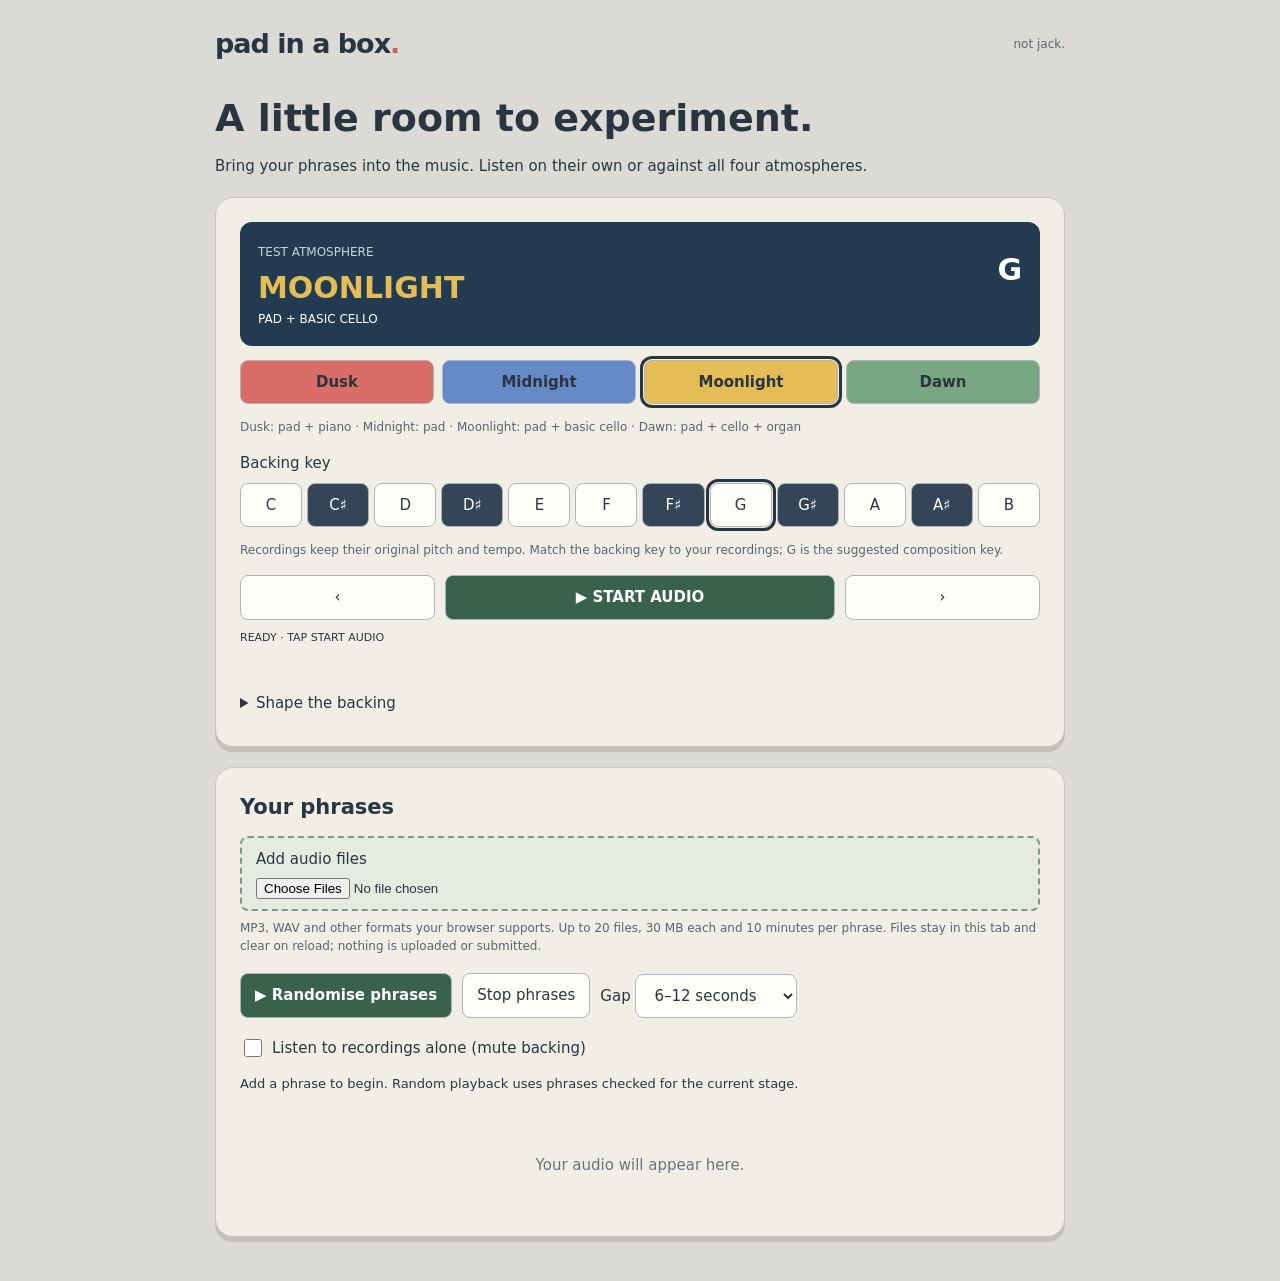
==== collab/index.html @ 196931da "Add collaborator audio audition workspace with four backing stages" ====
<!doctype html><html lang="en"><head><meta charset="utf-8"><meta name="viewport" content="width=device-width,initial-scale=1"><base href="../"><title>Collaborators · Pad in a Box</title><link rel="stylesheet" href="collab/collab.css?v=1"></head><body><main><header><a href="./">pad in a box<span>.</span></a><small>not jack.</small></header><h1>A little room to experiment.</h1><p>Bring your phrases into the music. Listen on their own or against all four atmospheres.</p><section class="panel"><div id="display"><small>TEST ATMOSPHERE</small><h2 id="stageTitle"></h2><p id="stageDesc"></p><b id="rootText"></b></div><div id="stagebar" class="stages"><button class="stage" data-id="0">Dusk</button><button class="stage" data-id="1">Midnight</button><button class="stage" data-id="2">Moonlight</button><button class="stage" data-id="3">Dawn</button></div><p class="muted">Dusk: pad + piano · Midnight: pad · Moonlight: pad + basic cello · Dawn: pad + cello + organ</p><label>Backing key</label><div id="keyboard"></div><p class="muted">Recordings keep their original pitch and tempo. Match the backing key to your recordings; G is the suggested composition key.</p><div class="transport"><button id="left" aria-label="Previous atmosphere">‹</button><button id="play">▶ START AUDIO</button><button id="right" aria-label="Next atmosphere">›</button></div><div class="status"><div id="status"></div><div id="pending"></div><div id="alert" role="alert"></div></div><details><summary>Shape the backing</summary><div id="controls"></div></details><span id="celloPhrase" hidden></span></section>
<section class="panel"><h2>Your phrases</h2><label class="upload">Add audio files<input id="files" type="file" accept="audio/*,.mp3,.wav,.m4a,.aac,.ogg,.flac" multiple></label><p class="muted">MP3, WAV and other formats your browser supports. Up to 20 files, 30 MB each and 10 minutes per phrase. Files stay in this tab and clear on reload; nothing is uploaded or submitted.</p><div class="actions"><button id="random">▶ Randomise phrases</button><button id="stopPhrases">Stop phrases</button><label>Gap <select id="gap"><option value="2">2–5 seconds</option><option value="6" selected>6–12 seconds</option><option value="12">12–24 seconds</option></select></label></div><label class="check"><input id="alone" type="checkbox"> Listen to recordings alone (mute backing)</label><p id="phraseStatus" role="status" aria-live="polite">Add a phrase to begin. Random playback uses phrases checked for the current stage.</p><div id="phrases"><p class="empty">Your audio will appear here.</p></div></section></main><script src="mix-core.js?v=1.9"></script><script>PadMix.recipe=PadMix.clone(PadMix.defaults);PadMix.recipe.globals.root=7;PadMix.save=()=>true;</script><script src="app.js?v=2.0"></script><script src="collab/collab.js?v=1"></script></body></html>
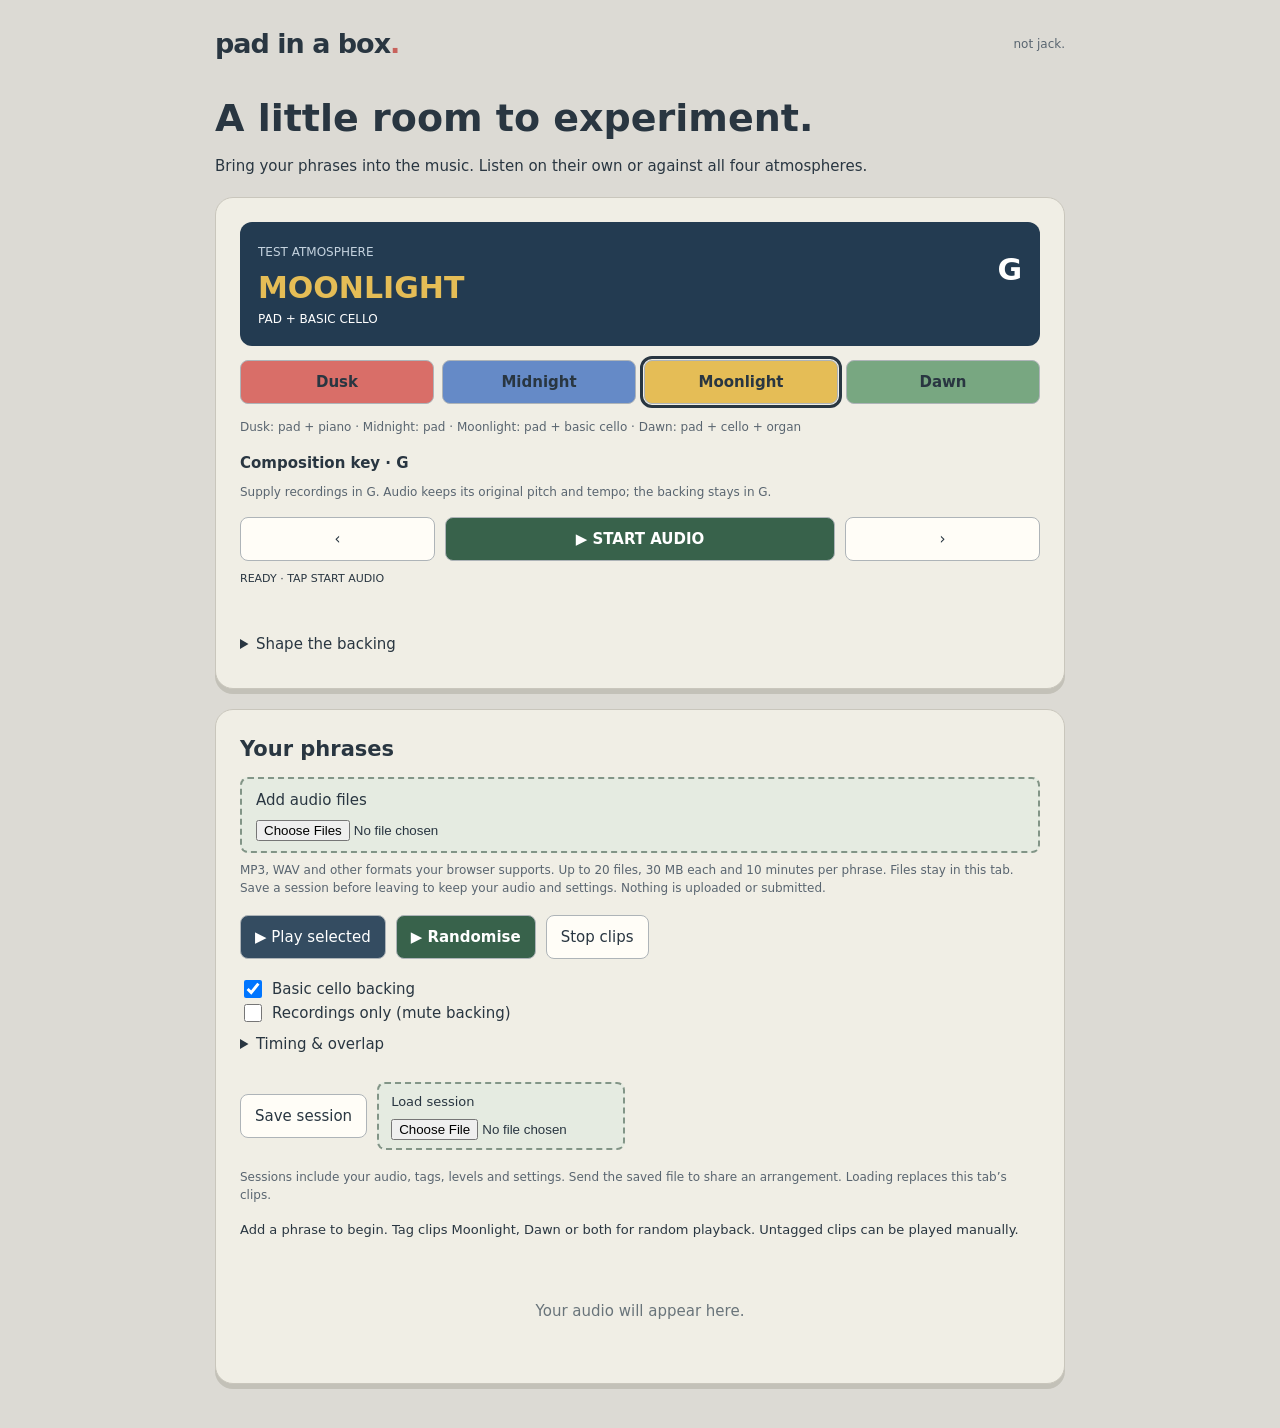
==== commit 2857af7a: "Add overlapping collaborator arrangements, stage tags and portable audio sessions" ====
--- a/collab/index.html
+++ b/collab/index.html
@@ -1,2 +1,3 @@
-<!doctype html><html lang="en"><head><meta charset="utf-8"><meta name="viewport" content="width=device-width,initial-scale=1"><base href="../"><title>Collaborators · Pad in a Box</title><link rel="stylesheet" href="collab/collab.css?v=1"></head><body><main><header><a href="./">pad in a box<span>.</span></a><small>not jack.</small></header><h1>A little room to experiment.</h1><p>Bring your phrases into the music. Listen on their own or against all four atmospheres.</p><section class="panel"><div id="display"><small>TEST ATMOSPHERE</small><h2 id="stageTitle"></h2><p id="stageDesc"></p><b id="rootText"></b></div><div id="stagebar" class="stages"><button class="stage" data-id="0">Dusk</button><button class="stage" data-id="1">Midnight</button><button class="stage" data-id="2">Moonlight</button><button class="stage" data-id="3">Dawn</button></div><p class="muted">Dusk: pad + piano · Midnight: pad · Moonlight: pad + basic cello · Dawn: pad + cello + organ</p><label>Backing key</label><div id="keyboard"></div><p class="muted">Recordings keep their original pitch and tempo. Match the backing key to your recordings; G is the suggested composition key.</p><div class="transport"><button id="left" aria-label="Previous atmosphere">‹</button><button id="play">▶ START AUDIO</button><button id="right" aria-label="Next atmosphere">›</button></div><div class="status"><div id="status"></div><div id="pending"></div><div id="alert" role="alert"></div></div><details><summary>Shape the backing</summary><div id="controls"></div></details><span id="celloPhrase" hidden></span></section>
-<section class="panel"><h2>Your phrases</h2><label class="upload">Add audio files<input id="files" type="file" accept="audio/*,.mp3,.wav,.m4a,.aac,.ogg,.flac" multiple></label><p class="muted">MP3, WAV and other formats your browser supports. Up to 20 files, 30 MB each and 10 minutes per phrase. Files stay in this tab and clear on reload; nothing is uploaded or submitted.</p><div class="actions"><button id="random">▶ Randomise phrases</button><button id="stopPhrases">Stop phrases</button><label>Gap <select id="gap"><option value="2">2–5 seconds</option><option value="6" selected>6–12 seconds</option><option value="12">12–24 seconds</option></select></label></div><label class="check"><input id="alone" type="checkbox"> Listen to recordings alone (mute backing)</label><p id="phraseStatus" role="status" aria-live="polite">Add a phrase to begin. Random playback uses phrases checked for the current stage.</p><div id="phrases"><p class="empty">Your audio will appear here.</p></div></section></main><script src="mix-core.js?v=1.9"></script><script>PadMix.recipe=PadMix.clone(PadMix.defaults);PadMix.recipe.globals.root=7;PadMix.save=()=>true;</script><script src="app.js?v=2.0"></script><script src="collab/collab.js?v=1"></script></body></html>
+<!doctype html><html lang="en"><head><meta charset="utf-8"><meta name="viewport" content="width=device-width,initial-scale=1"><base href="../"><title>Collaborators · Pad in a Box</title><link rel="stylesheet" href="collab/collab.css?v=2"></head><body><main><header><a href="./">pad in a box<span>.</span></a><small>not jack.</small></header><h1>A little room to experiment.</h1><p>Bring your phrases into the music. Listen on their own or against all four atmospheres.</p><section class="panel"><div id="display"><small>TEST ATMOSPHERE</small><h2 id="stageTitle"></h2><p id="stageDesc"></p><b id="rootText"></b></div><div id="stagebar" class="stages"><button class="stage" data-id="0">Dusk</button><button class="stage" data-id="1">Midnight</button><button class="stage" data-id="2">Moonlight</button><button class="stage" data-id="3">Dawn</button></div><p class="muted">Dusk: pad + piano · Midnight: pad · Moonlight: pad + basic cello · Dawn: pad + cello + organ</p><b>Composition key · G</b><div id="keyboard" hidden></div><p class="muted">Supply recordings in G. Audio keeps its original pitch and tempo; the backing stays in G.</p><div class="transport"><button id="left" aria-label="Previous atmosphere">‹</button><button id="play">▶ START AUDIO</button><button id="right" aria-label="Next atmosphere">›</button></div><div class="status"><div id="status"></div><div id="pending"></div><div id="alert" role="alert"></div></div><details><summary>Shape the backing</summary><div id="controls"></div></details><span id="celloPhrase" hidden></span></section>
+<section class="panel"><h2>Your phrases</h2><label class="upload">Add audio files<input id="files" type="file" accept="audio/*,.mp3,.wav,.m4a,.aac,.ogg,.flac" multiple></label><p class="muted">MP3, WAV and other formats your browser supports. Up to 20 files, 30 MB each and 10 minutes per phrase. Files stay in this tab. Save a session before leaving to keep your audio and settings. Nothing is uploaded or submitted.</p><div class="actions"><button id="selected">▶ Play selected</button><button id="random">▶ Randomise</button><button id="stopPhrases">Stop clips</button></div><label class="check"><input id="cello" type="checkbox" checked> Basic cello backing</label><label class="check"><input id="alone" type="checkbox"> Recordings only (mute backing)</label><details><summary>Timing &amp; overlap</summary><label>Maximum simultaneous clips <select id="limit"><option>1</option><option>2</option><option selected>3</option><option>4</option><option>5</option></select></label><label> Space <select id="gap"><option value="2">Busy</option><option value="6" selected>Balanced</option><option value="12">Sparse</option></select></label><p class="muted">Each clip has its own cycle. Textures return sooner; phrases leave longer pauses. Entrances are staggered. A clip never overlaps itself. Selected playback starts the chosen group together, regardless of stage tags or the random overlap limit.</p></details><div class="actions"><button id="save">Save session</button><label class="upload">Load session<input id="load" type="file" accept=".json,application/json"></label></div><p class="muted">Sessions include your audio, tags, levels and settings. Send the saved file to share an arrangement. Loading replaces this tab’s clips.</p><p id="phraseStatus" role="status" aria-live="polite">Add a phrase to begin. Tag clips Moonlight, Dawn or both for random playback. Untagged clips can be played manually.</p><div id="phrases"><p class="empty">Your audio will appear here.</p></div></section></main><script src="mix-core.js?v=1.9"></script><script>PadMix.recipe=PadMix.clone(PadMix.defaults);PadMix.recipe.globals.root=7;PadMix.save=()=>true;</script><script src="app.js?v=2.0"></script><script src="collab/collab.js?v=2"></script></body></html>
+
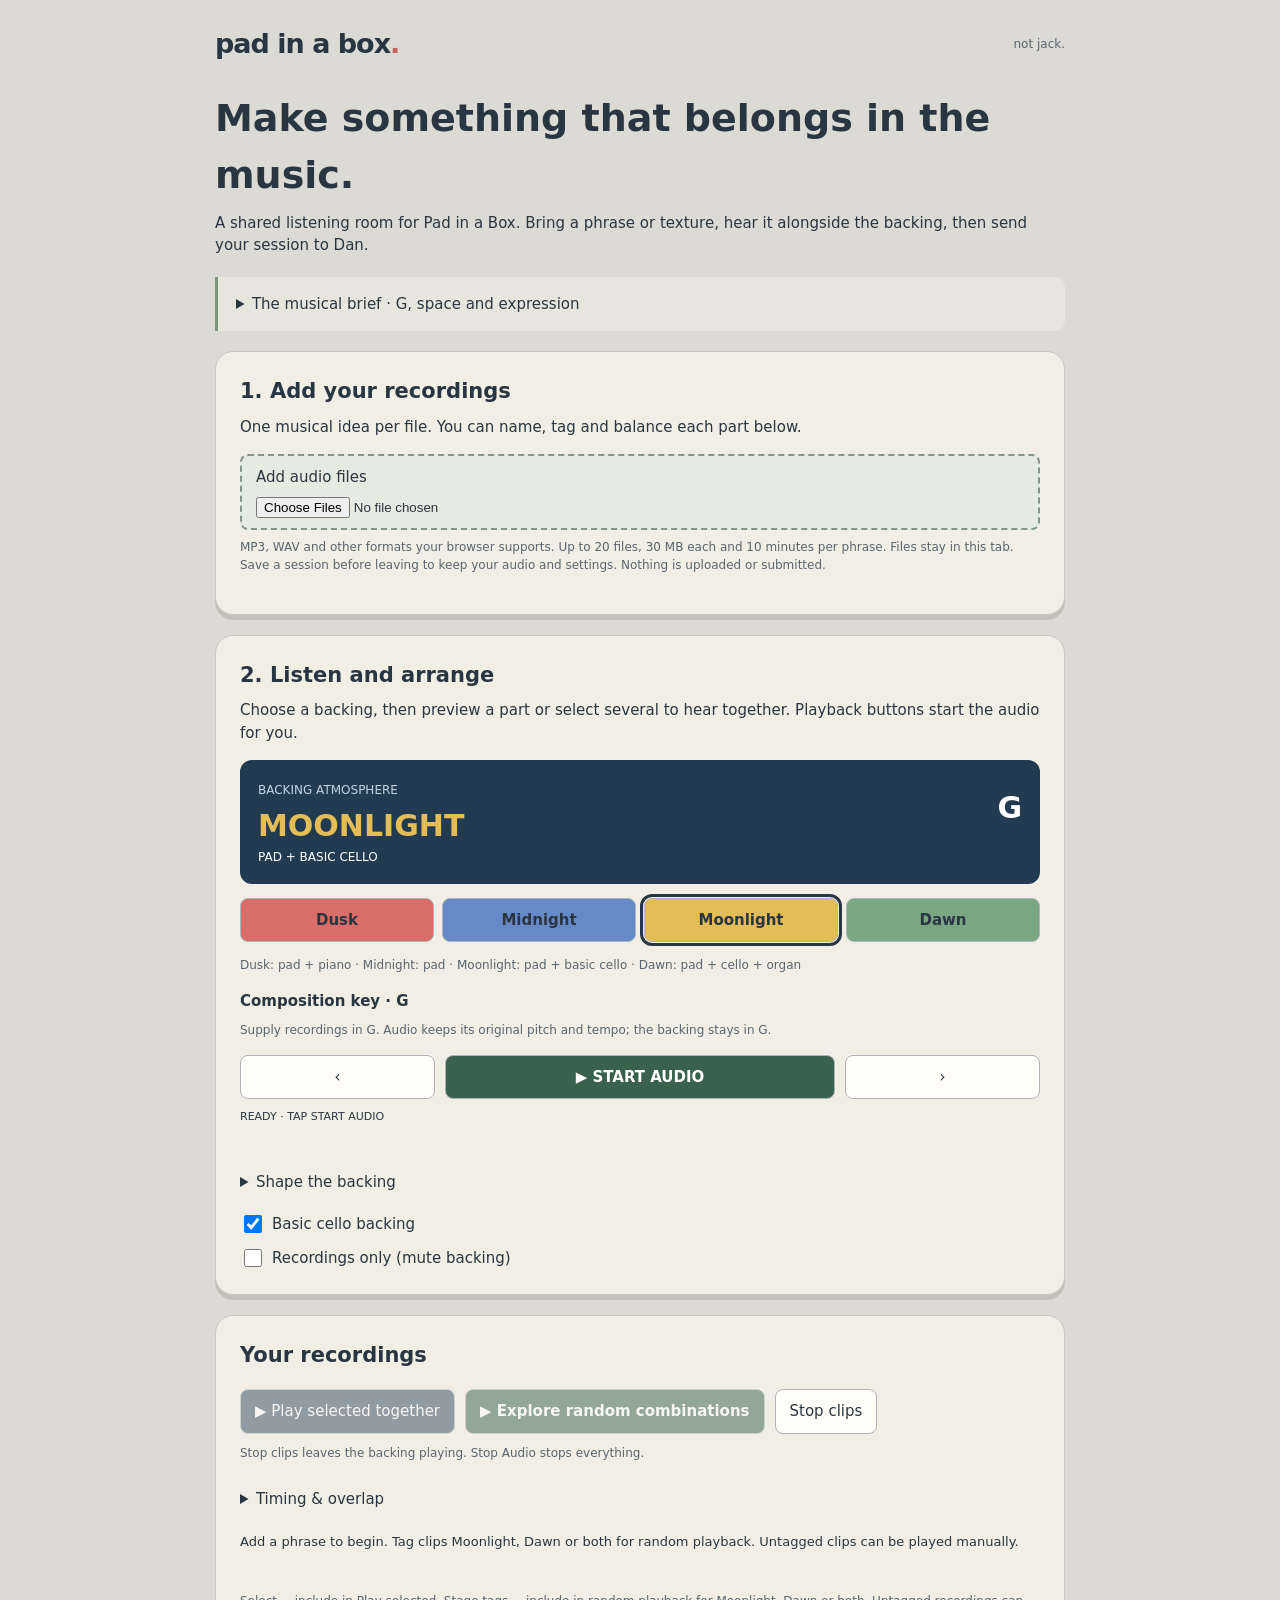
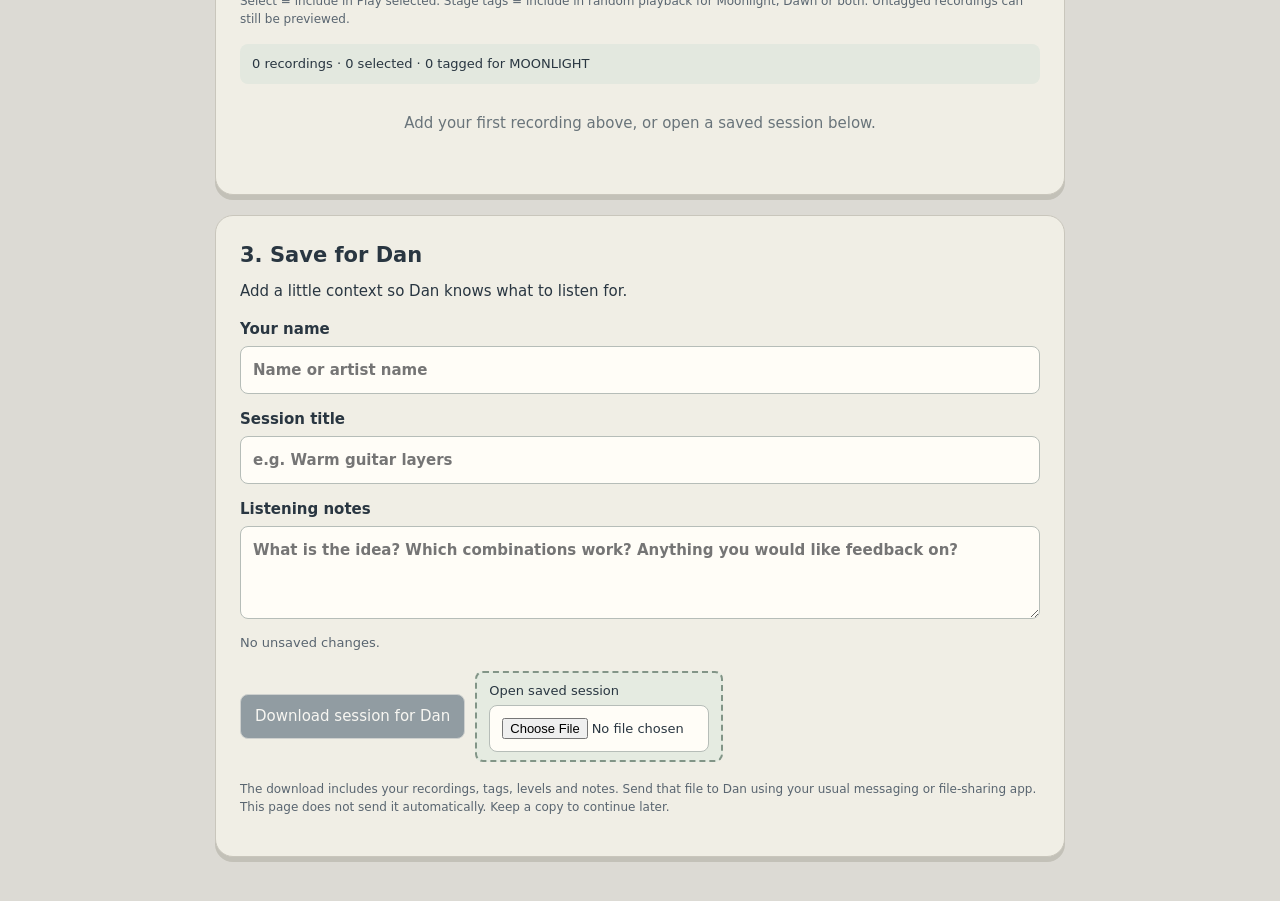
==== commit b097b36b: "Make collaborator workflow musician-focused with musical brief, notes and clear handoff" ====
--- a/collab/index.html
+++ b/collab/index.html
@@ -1,3 +1,3 @@
-<!doctype html><html lang="en"><head><meta charset="utf-8"><meta name="viewport" content="width=device-width,initial-scale=1"><base href="../"><title>Collaborators · Pad in a Box</title><link rel="stylesheet" href="collab/collab.css?v=2"></head><body><main><header><a href="./">pad in a box<span>.</span></a><small>not jack.</small></header><h1>A little room to experiment.</h1><p>Bring your phrases into the music. Listen on their own or against all four atmospheres.</p><section class="panel"><div id="display"><small>TEST ATMOSPHERE</small><h2 id="stageTitle"></h2><p id="stageDesc"></p><b id="rootText"></b></div><div id="stagebar" class="stages"><button class="stage" data-id="0">Dusk</button><button class="stage" data-id="1">Midnight</button><button class="stage" data-id="2">Moonlight</button><button class="stage" data-id="3">Dawn</button></div><p class="muted">Dusk: pad + piano · Midnight: pad · Moonlight: pad + basic cello · Dawn: pad + cello + organ</p><b>Composition key · G</b><div id="keyboard" hidden></div><p class="muted">Supply recordings in G. Audio keeps its original pitch and tempo; the backing stays in G.</p><div class="transport"><button id="left" aria-label="Previous atmosphere">‹</button><button id="play">▶ START AUDIO</button><button id="right" aria-label="Next atmosphere">›</button></div><div class="status"><div id="status"></div><div id="pending"></div><div id="alert" role="alert"></div></div><details><summary>Shape the backing</summary><div id="controls"></div></details><span id="celloPhrase" hidden></span></section>
-<section class="panel"><h2>Your phrases</h2><label class="upload">Add audio files<input id="files" type="file" accept="audio/*,.mp3,.wav,.m4a,.aac,.ogg,.flac" multiple></label><p class="muted">MP3, WAV and other formats your browser supports. Up to 20 files, 30 MB each and 10 minutes per phrase. Files stay in this tab. Save a session before leaving to keep your audio and settings. Nothing is uploaded or submitted.</p><div class="actions"><button id="selected">▶ Play selected</button><button id="random">▶ Randomise</button><button id="stopPhrases">Stop clips</button></div><label class="check"><input id="cello" type="checkbox" checked> Basic cello backing</label><label class="check"><input id="alone" type="checkbox"> Recordings only (mute backing)</label><details><summary>Timing &amp; overlap</summary><label>Maximum simultaneous clips <select id="limit"><option>1</option><option>2</option><option selected>3</option><option>4</option><option>5</option></select></label><label> Space <select id="gap"><option value="2">Busy</option><option value="6" selected>Balanced</option><option value="12">Sparse</option></select></label><p class="muted">Each clip has its own cycle. Textures return sooner; phrases leave longer pauses. Entrances are staggered. A clip never overlaps itself. Selected playback starts the chosen group together, regardless of stage tags or the random overlap limit.</p></details><div class="actions"><button id="save">Save session</button><label class="upload">Load session<input id="load" type="file" accept=".json,application/json"></label></div><p class="muted">Sessions include your audio, tags, levels and settings. Send the saved file to share an arrangement. Loading replaces this tab’s clips.</p><p id="phraseStatus" role="status" aria-live="polite">Add a phrase to begin. Tag clips Moonlight, Dawn or both for random playback. Untagged clips can be played manually.</p><div id="phrases"><p class="empty">Your audio will appear here.</p></div></section></main><script src="mix-core.js?v=1.9"></script><script>PadMix.recipe=PadMix.clone(PadMix.defaults);PadMix.recipe.globals.root=7;PadMix.save=()=>true;</script><script src="app.js?v=2.0"></script><script src="collab/collab.js?v=2"></script></body></html>
-
+<!DOCTYPE html>
+<html lang="en"><head><meta charset="utf-8"/><meta content="width=device-width,initial-scale=1" name="viewport"/><base href="../"/><title>Collaborators · Pad in a Box</title><link href="collab/collab.css?v=3" rel="stylesheet"/></head><body><main><header><a href="./">pad in a box<span>.</span></a><small>not jack.</small></header><h1>Make something that belongs in the music.</h1><p>A shared listening room for Pad in a Box. Bring a phrase or texture, hear it alongside the backing, then send your session to Dan.</p><details class="brief"><summary>The musical brief · G, space and expression</summary><p>Moonlight adds warmth and expression for verses and choruses. Dawn builds towards bigger choruses and bridges. Strings are welcome, but so are other instruments and sounds.</p><p>Compose in G: G and D are your main anchors; A and E add openness. Use B thoughtfully for a more major sound. C and F♯ add colour and can create tension. Leave space for other parts and live musicians—a pentatonic starting point works well.</p><p>Export with the beginning and ending silence you want heard. Recordings keep their original pitch and speed. Try combinations; there is no fixed song length or shared beat to follow.</p></details><section class="panel"><h2>1. Add your recordings</h2><p>One musical idea per file. You can name, tag and balance each part below.</p><label class="upload">Add audio files<input accept="audio/*,.mp3,.wav,.m4a,.aac,.ogg,.flac" id="files" multiple="" type="file"/></label><p class="muted">MP3, WAV and other formats your browser supports. Up to 20 files, 30 MB each and 10 minutes per phrase. Files stay in this tab. Save a session before leaving to keep your audio and settings. Nothing is uploaded or submitted.</p></section><section class="panel"><h2>2. Listen and arrange</h2><p>Choose a backing, then preview a part or select several to hear together. Playback buttons start the audio for you.</p><div id="display"><small>BACKING ATMOSPHERE</small><h2 id="stageTitle"></h2><p id="stageDesc"></p><b id="rootText"></b></div><div class="stages" id="stagebar"><button class="stage" data-id="0">Dusk</button><button class="stage" data-id="1">Midnight</button><button class="stage" data-id="2">Moonlight</button><button class="stage" data-id="3">Dawn</button></div><p class="muted">Dusk: pad + piano · Midnight: pad · Moonlight: pad + basic cello · Dawn: pad + cello + organ</p><b>Composition key · G</b><div hidden="" id="keyboard"></div><p class="muted">Supply recordings in G. Audio keeps its original pitch and tempo; the backing stays in G.</p><div class="transport"><button aria-label="Previous atmosphere" id="left">‹</button><button id="play">▶ START AUDIO</button><button aria-label="Next atmosphere" id="right">›</button></div><div class="status"><div id="status"></div><div id="pending"></div><div id="alert" role="alert"></div></div><details><summary>Shape the backing</summary><div id="controls"></div></details><span hidden="" id="celloPhrase"></span><label class="check"><input checked="" id="cello" type="checkbox"/> Basic cello backing</label><label class="check"><input id="alone" type="checkbox"/> Recordings only (mute backing)</label></section>
+<section class="panel"><h2>Your recordings</h2><div class="actions"><button id="selected">▶ Play selected together</button><button id="random">▶ Explore random combinations</button><button id="stopPhrases">Stop clips</button><small class="stop-hint">Stop clips leaves the backing playing. Stop Audio stops everything.</small></div><details><summary>Timing &amp; overlap</summary><label>Maximum simultaneous clips <select id="limit"><option>1</option><option>2</option><option selected="">3</option><option>4</option><option>5</option></select></label><label> Space <select id="gap"><option value="2">Busy</option><option selected="" value="6">Balanced</option><option value="12">Sparse</option></select></label><p class="muted">Each clip has its own cycle. Textures return sooner; phrases leave longer pauses. Entrances are staggered. A clip never overlaps itself. Selected playback starts the chosen group together, regardless of stage tags or the random overlap limit.</p></details><p aria-live="polite" id="phraseStatus" role="status">Add a phrase to begin. Tag clips Moonlight, Dawn or both for random playback. Untagged clips can be played manually.</p><p class="muted">Select = include in Play selected. Stage tags = include in random playback for Moonlight, Dawn or both. Untagged recordings can still be previewed.</p><div aria-live="polite" class="selection-summary" id="selectionSummary">No recordings yet.</div><div id="phrases"><p class="empty">Add your first recording above, or open a saved session below.</p></div></section><section class="panel handoff"><h2>3. Save for Dan</h2><p>Add a little context so Dan knows what to listen for.</p><label>Your name<input autocomplete="name" id="contributor" maxlength="100" placeholder="Name or artist name"/></label><label>Session title<input id="sessionTitle" maxlength="120" placeholder="e.g. Warm guitar layers"/></label><label>Listening notes<textarea id="sessionNotes" maxlength="4000" placeholder="What is the idea? Which combinations work? Anything you would like feedback on?" rows="3"></textarea></label><p id="saveState" role="status">No unsaved changes.</p><div class="actions"><button id="save">Download session for Dan</button><label class="upload">Open saved session<input accept=".json,application/json" id="load" type="file"/></label></div><p class="muted">The download includes your recordings, tags, levels and notes. Send that file to Dan using your usual messaging or file-sharing app. This page does not send it automatically. Keep a copy to continue later.</p></section></main><script src="mix-core.js?v=1.9"></script><script>PadMix.recipe=PadMix.clone(PadMix.defaults);PadMix.recipe.globals.root=7;PadMix.save=()=>true;</script><script src="app.js?v=2.0"></script><script src="collab/collab.js?v=3"></script></body></html>
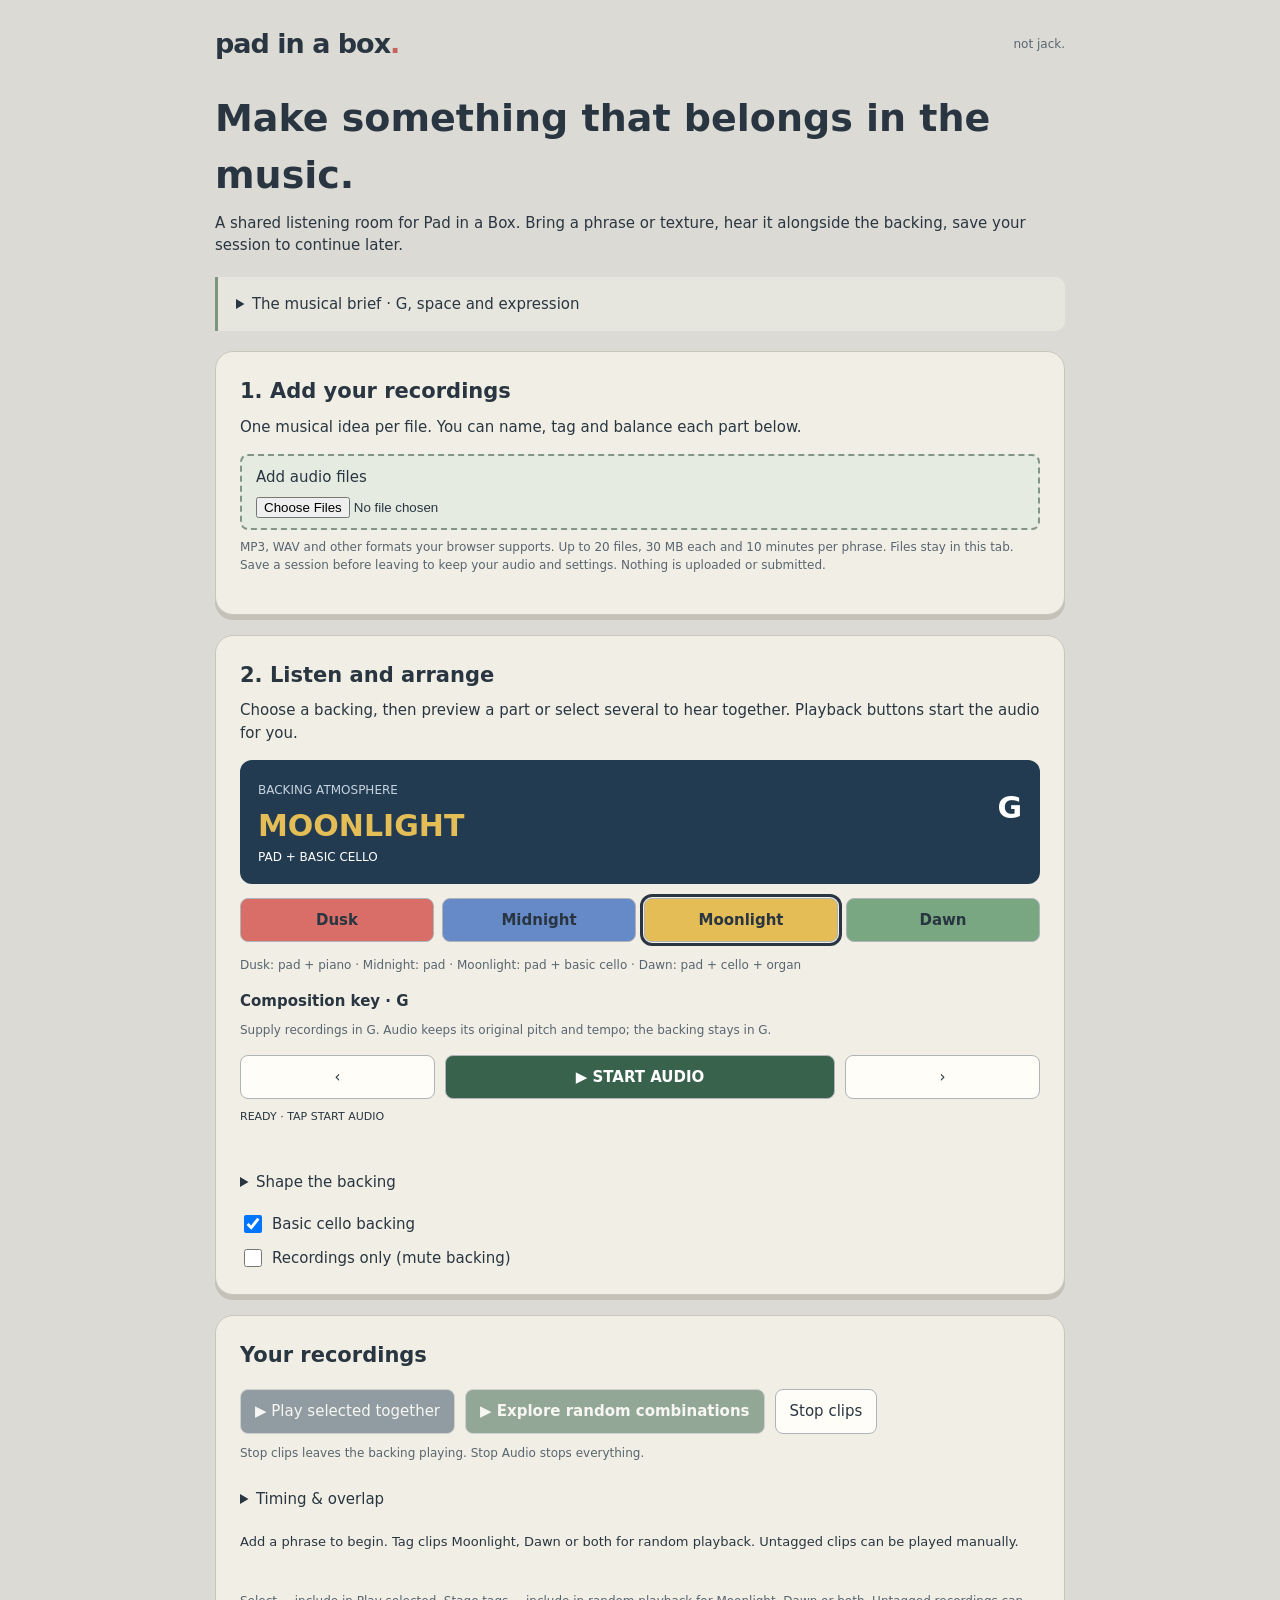
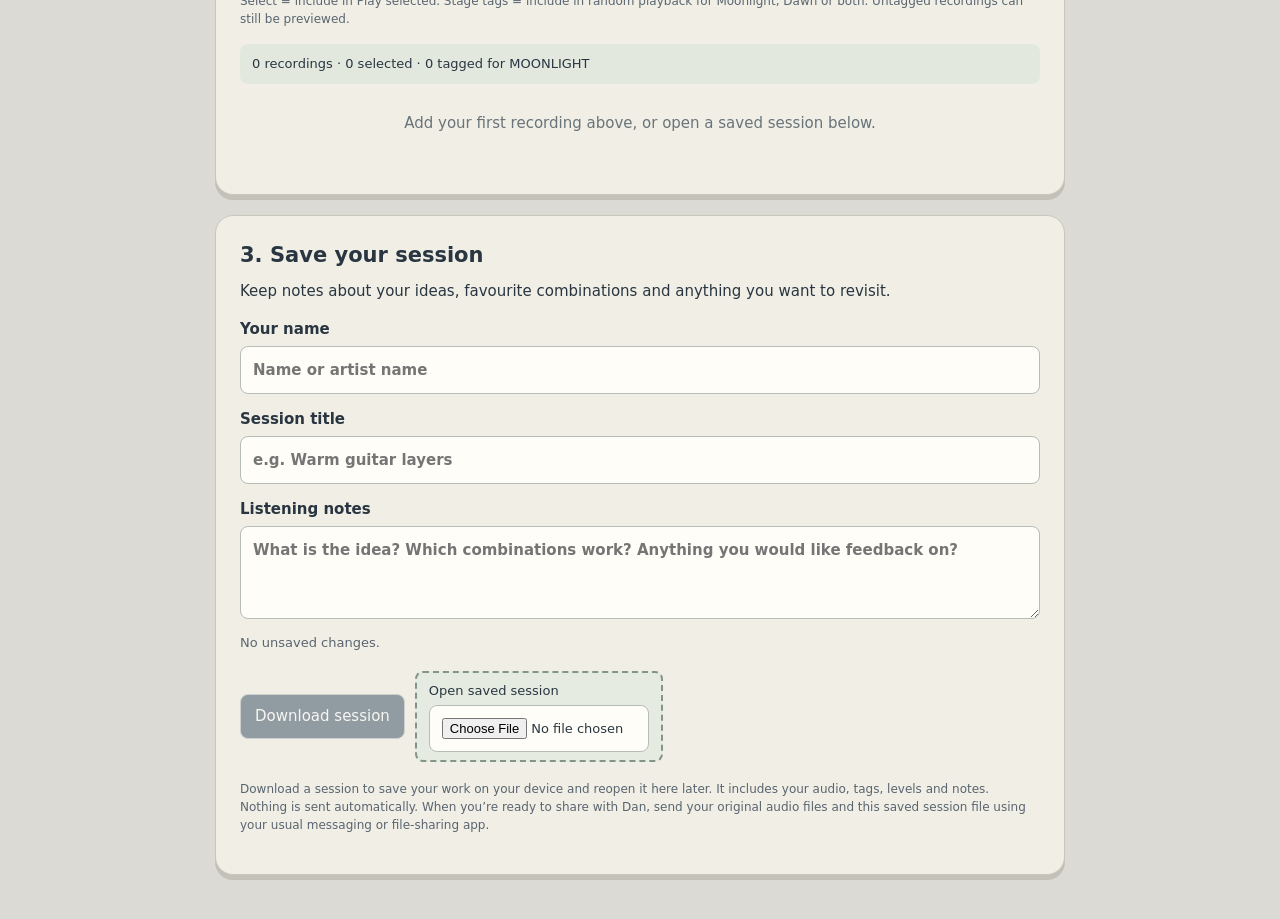
==== commit 08b8b6d3: "Clarify collaborator sessions are personal downloads, not submissions" ====
--- a/collab/index.html
+++ b/collab/index.html
@@ -1,3 +1,3 @@
 <!DOCTYPE html>
-<html lang="en"><head><meta charset="utf-8"/><meta content="width=device-width,initial-scale=1" name="viewport"/><base href="../"/><title>Collaborators · Pad in a Box</title><link href="collab/collab.css?v=3" rel="stylesheet"/></head><body><main><header><a href="./">pad in a box<span>.</span></a><small>not jack.</small></header><h1>Make something that belongs in the music.</h1><p>A shared listening room for Pad in a Box. Bring a phrase or texture, hear it alongside the backing, then send your session to Dan.</p><details class="brief"><summary>The musical brief · G, space and expression</summary><p>Moonlight adds warmth and expression for verses and choruses. Dawn builds towards bigger choruses and bridges. Strings are welcome, but so are other instruments and sounds.</p><p>Compose in G: G and D are your main anchors; A and E add openness. Use B thoughtfully for a more major sound. C and F♯ add colour and can create tension. Leave space for other parts and live musicians—a pentatonic starting point works well.</p><p>Export with the beginning and ending silence you want heard. Recordings keep their original pitch and speed. Try combinations; there is no fixed song length or shared beat to follow.</p></details><section class="panel"><h2>1. Add your recordings</h2><p>One musical idea per file. You can name, tag and balance each part below.</p><label class="upload">Add audio files<input accept="audio/*,.mp3,.wav,.m4a,.aac,.ogg,.flac" id="files" multiple="" type="file"/></label><p class="muted">MP3, WAV and other formats your browser supports. Up to 20 files, 30 MB each and 10 minutes per phrase. Files stay in this tab. Save a session before leaving to keep your audio and settings. Nothing is uploaded or submitted.</p></section><section class="panel"><h2>2. Listen and arrange</h2><p>Choose a backing, then preview a part or select several to hear together. Playback buttons start the audio for you.</p><div id="display"><small>BACKING ATMOSPHERE</small><h2 id="stageTitle"></h2><p id="stageDesc"></p><b id="rootText"></b></div><div class="stages" id="stagebar"><button class="stage" data-id="0">Dusk</button><button class="stage" data-id="1">Midnight</button><button class="stage" data-id="2">Moonlight</button><button class="stage" data-id="3">Dawn</button></div><p class="muted">Dusk: pad + piano · Midnight: pad · Moonlight: pad + basic cello · Dawn: pad + cello + organ</p><b>Composition key · G</b><div hidden="" id="keyboard"></div><p class="muted">Supply recordings in G. Audio keeps its original pitch and tempo; the backing stays in G.</p><div class="transport"><button aria-label="Previous atmosphere" id="left">‹</button><button id="play">▶ START AUDIO</button><button aria-label="Next atmosphere" id="right">›</button></div><div class="status"><div id="status"></div><div id="pending"></div><div id="alert" role="alert"></div></div><details><summary>Shape the backing</summary><div id="controls"></div></details><span hidden="" id="celloPhrase"></span><label class="check"><input checked="" id="cello" type="checkbox"/> Basic cello backing</label><label class="check"><input id="alone" type="checkbox"/> Recordings only (mute backing)</label></section>
-<section class="panel"><h2>Your recordings</h2><div class="actions"><button id="selected">▶ Play selected together</button><button id="random">▶ Explore random combinations</button><button id="stopPhrases">Stop clips</button><small class="stop-hint">Stop clips leaves the backing playing. Stop Audio stops everything.</small></div><details><summary>Timing &amp; overlap</summary><label>Maximum simultaneous clips <select id="limit"><option>1</option><option>2</option><option selected="">3</option><option>4</option><option>5</option></select></label><label> Space <select id="gap"><option value="2">Busy</option><option selected="" value="6">Balanced</option><option value="12">Sparse</option></select></label><p class="muted">Each clip has its own cycle. Textures return sooner; phrases leave longer pauses. Entrances are staggered. A clip never overlaps itself. Selected playback starts the chosen group together, regardless of stage tags or the random overlap limit.</p></details><p aria-live="polite" id="phraseStatus" role="status">Add a phrase to begin. Tag clips Moonlight, Dawn or both for random playback. Untagged clips can be played manually.</p><p class="muted">Select = include in Play selected. Stage tags = include in random playback for Moonlight, Dawn or both. Untagged recordings can still be previewed.</p><div aria-live="polite" class="selection-summary" id="selectionSummary">No recordings yet.</div><div id="phrases"><p class="empty">Add your first recording above, or open a saved session below.</p></div></section><section class="panel handoff"><h2>3. Save for Dan</h2><p>Add a little context so Dan knows what to listen for.</p><label>Your name<input autocomplete="name" id="contributor" maxlength="100" placeholder="Name or artist name"/></label><label>Session title<input id="sessionTitle" maxlength="120" placeholder="e.g. Warm guitar layers"/></label><label>Listening notes<textarea id="sessionNotes" maxlength="4000" placeholder="What is the idea? Which combinations work? Anything you would like feedback on?" rows="3"></textarea></label><p id="saveState" role="status">No unsaved changes.</p><div class="actions"><button id="save">Download session for Dan</button><label class="upload">Open saved session<input accept=".json,application/json" id="load" type="file"/></label></div><p class="muted">The download includes your recordings, tags, levels and notes. Send that file to Dan using your usual messaging or file-sharing app. This page does not send it automatically. Keep a copy to continue later.</p></section></main><script src="mix-core.js?v=1.9"></script><script>PadMix.recipe=PadMix.clone(PadMix.defaults);PadMix.recipe.globals.root=7;PadMix.save=()=>true;</script><script src="app.js?v=2.0"></script><script src="collab/collab.js?v=3"></script></body></html>
+<html lang="en"><head><meta charset="utf-8"/><meta content="width=device-width,initial-scale=1" name="viewport"/><base href="../"/><title>Collaborators · Pad in a Box</title><link href="collab/collab.css?v=3" rel="stylesheet"/></head><body><main><header><a href="./">pad in a box<span>.</span></a><small>not jack.</small></header><h1>Make something that belongs in the music.</h1><p>A shared listening room for Pad in a Box. Bring a phrase or texture, hear it alongside the backing, save your session to continue later.</p><details class="brief"><summary>The musical brief · G, space and expression</summary><p>Moonlight adds warmth and expression for verses and choruses. Dawn builds towards bigger choruses and bridges. Strings are welcome, but so are other instruments and sounds.</p><p>Compose in G: G and D are your main anchors; A and E add openness. Use B thoughtfully for a more major sound. C and F♯ add colour and can create tension. Leave space for other parts and live musicians—a pentatonic starting point works well.</p><p>Export with the beginning and ending silence you want heard. Recordings keep their original pitch and speed. Try combinations; there is no fixed song length or shared beat to follow.</p></details><section class="panel"><h2>1. Add your recordings</h2><p>One musical idea per file. You can name, tag and balance each part below.</p><label class="upload">Add audio files<input accept="audio/*,.mp3,.wav,.m4a,.aac,.ogg,.flac" id="files" multiple="" type="file"/></label><p class="muted">MP3, WAV and other formats your browser supports. Up to 20 files, 30 MB each and 10 minutes per phrase. Files stay in this tab. Save a session before leaving to keep your audio and settings. Nothing is uploaded or submitted.</p></section><section class="panel"><h2>2. Listen and arrange</h2><p>Choose a backing, then preview a part or select several to hear together. Playback buttons start the audio for you.</p><div id="display"><small>BACKING ATMOSPHERE</small><h2 id="stageTitle"></h2><p id="stageDesc"></p><b id="rootText"></b></div><div class="stages" id="stagebar"><button class="stage" data-id="0">Dusk</button><button class="stage" data-id="1">Midnight</button><button class="stage" data-id="2">Moonlight</button><button class="stage" data-id="3">Dawn</button></div><p class="muted">Dusk: pad + piano · Midnight: pad · Moonlight: pad + basic cello · Dawn: pad + cello + organ</p><b>Composition key · G</b><div hidden="" id="keyboard"></div><p class="muted">Supply recordings in G. Audio keeps its original pitch and tempo; the backing stays in G.</p><div class="transport"><button aria-label="Previous atmosphere" id="left">‹</button><button id="play">▶ START AUDIO</button><button aria-label="Next atmosphere" id="right">›</button></div><div class="status"><div id="status"></div><div id="pending"></div><div id="alert" role="alert"></div></div><details><summary>Shape the backing</summary><div id="controls"></div></details><span hidden="" id="celloPhrase"></span><label class="check"><input checked="" id="cello" type="checkbox"/> Basic cello backing</label><label class="check"><input id="alone" type="checkbox"/> Recordings only (mute backing)</label></section>
+<section class="panel"><h2>Your recordings</h2><div class="actions"><button id="selected">▶ Play selected together</button><button id="random">▶ Explore random combinations</button><button id="stopPhrases">Stop clips</button><small class="stop-hint">Stop clips leaves the backing playing. Stop Audio stops everything.</small></div><details><summary>Timing &amp; overlap</summary><label>Maximum simultaneous clips <select id="limit"><option>1</option><option>2</option><option selected="">3</option><option>4</option><option>5</option></select></label><label> Space <select id="gap"><option value="2">Busy</option><option selected="" value="6">Balanced</option><option value="12">Sparse</option></select></label><p class="muted">Each clip has its own cycle. Textures return sooner; phrases leave longer pauses. Entrances are staggered. A clip never overlaps itself. Selected playback starts the chosen group together, regardless of stage tags or the random overlap limit.</p></details><p aria-live="polite" id="phraseStatus" role="status">Add a phrase to begin. Tag clips Moonlight, Dawn or both for random playback. Untagged clips can be played manually.</p><p class="muted">Select = include in Play selected. Stage tags = include in random playback for Moonlight, Dawn or both. Untagged recordings can still be previewed.</p><div aria-live="polite" class="selection-summary" id="selectionSummary">No recordings yet.</div><div id="phrases"><p class="empty">Add your first recording above, or open a saved session below.</p></div></section><section class="panel handoff"><h2>3. Save your session</h2><p>Keep notes about your ideas, favourite combinations and anything you want to revisit.</p><label>Your name<input autocomplete="name" id="contributor" maxlength="100" placeholder="Name or artist name"/></label><label>Session title<input id="sessionTitle" maxlength="120" placeholder="e.g. Warm guitar layers"/></label><label>Listening notes<textarea id="sessionNotes" maxlength="4000" placeholder="What is the idea? Which combinations work? Anything you would like feedback on?" rows="3"></textarea></label><p id="saveState" role="status">No unsaved changes.</p><div class="actions"><button id="save">Download session</button><label class="upload">Open saved session<input accept=".json,application/json" id="load" type="file"/></label></div><p class="muted">Download a session to save your work on your device and reopen it here later. It includes your audio, tags, levels and notes. Nothing is sent automatically. When you’re ready to share with Dan, send your original audio files and this saved session file using your usual messaging or file-sharing app.</p></section></main><script src="mix-core.js?v=1.9"></script><script>PadMix.recipe=PadMix.clone(PadMix.defaults);PadMix.recipe.globals.root=7;PadMix.save=()=>true;</script><script src="app.js?v=2.0"></script><script src="collab/collab.js?v=4"></script></body></html>
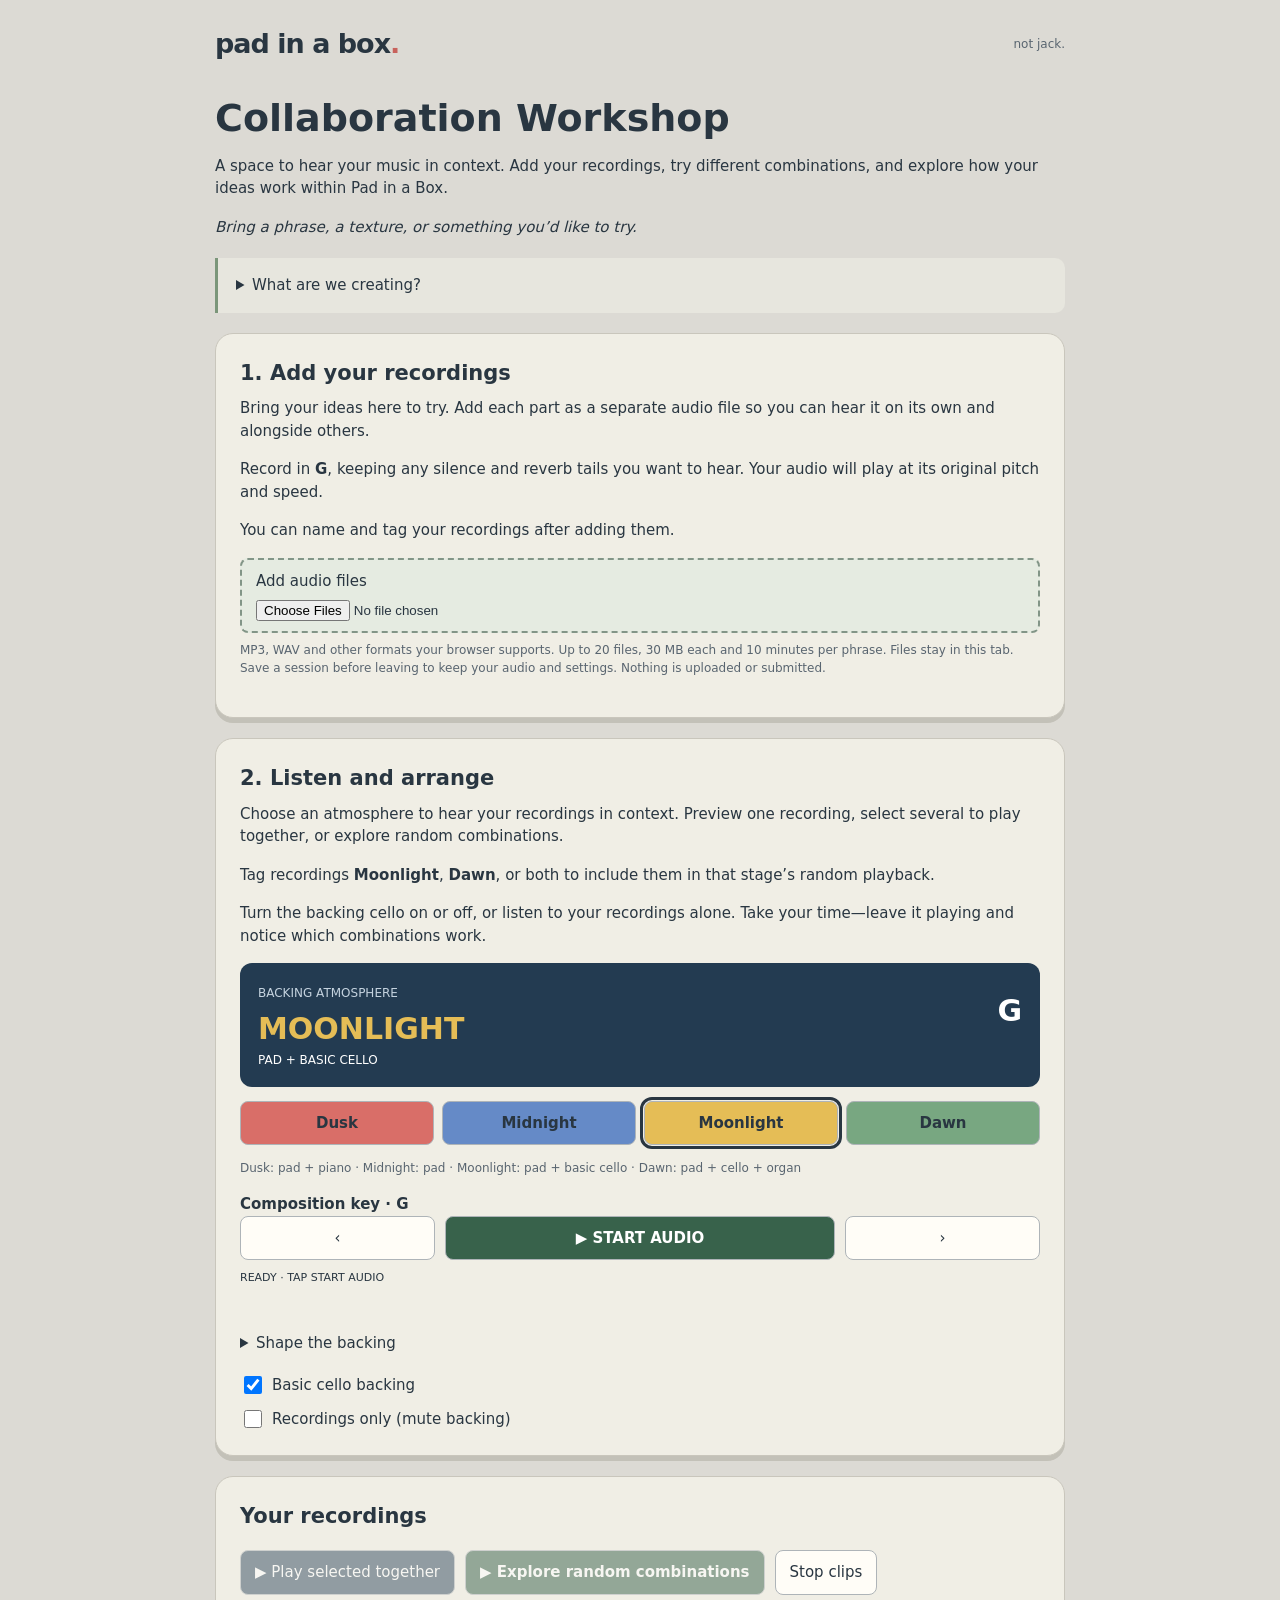
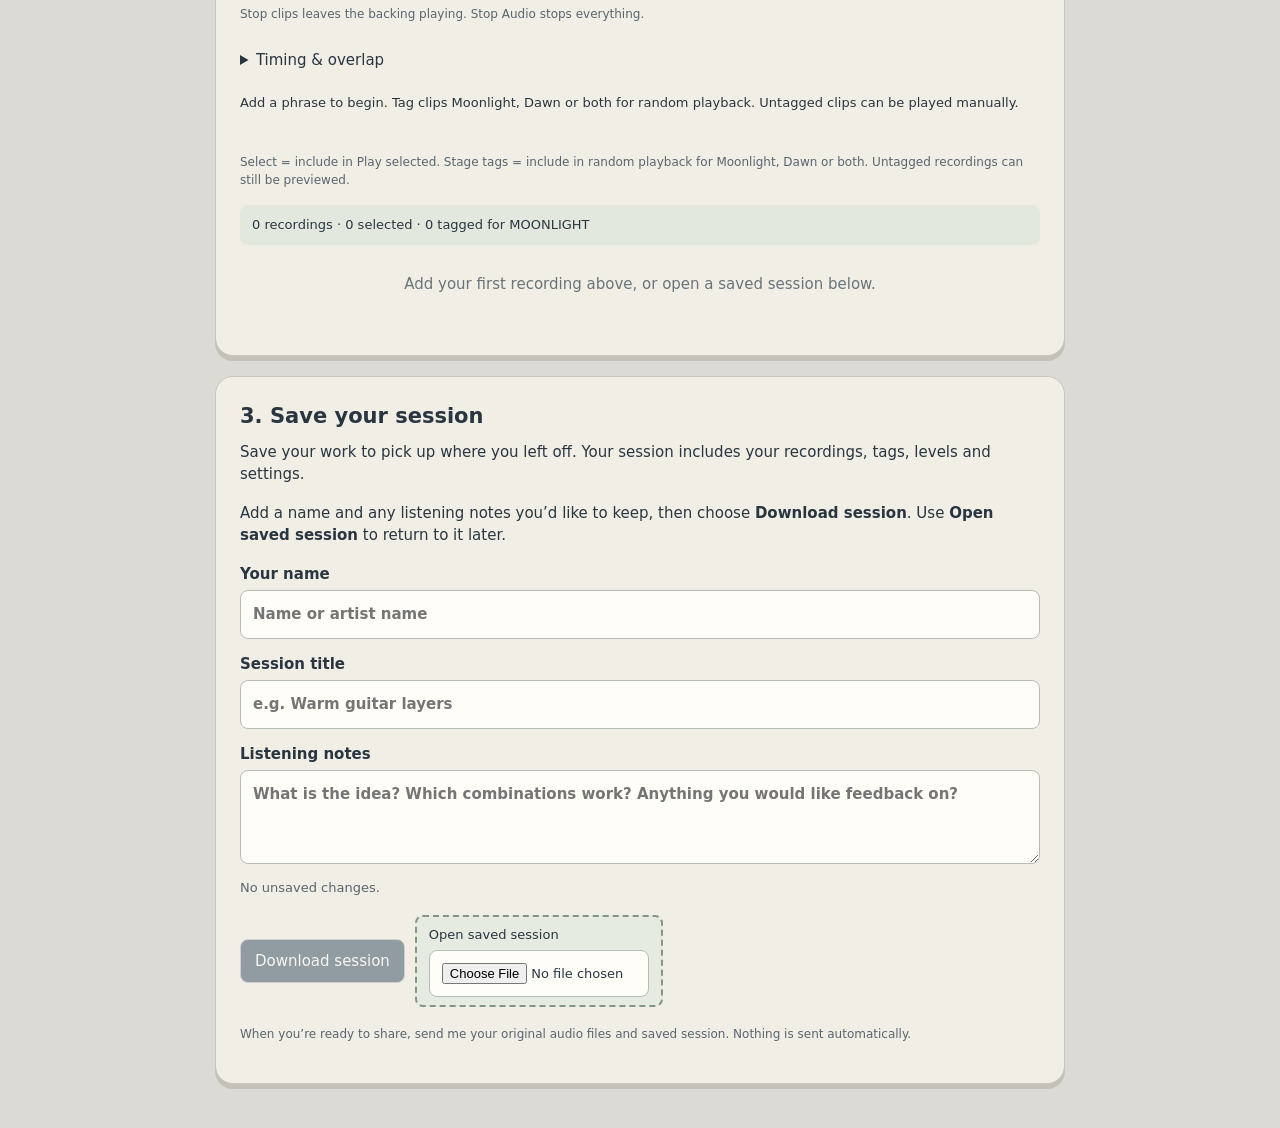
==== commit a6cde1da: "Apply approved Collaboration Workshop wording and Eno listening reference" ====
--- a/collab/index.html
+++ b/collab/index.html
@@ -1,3 +1,3 @@
 <!DOCTYPE html>
-<html lang="en"><head><meta charset="utf-8"/><meta content="width=device-width,initial-scale=1" name="viewport"/><base href="../"/><title>Collaborators · Pad in a Box</title><link href="collab/collab.css?v=3" rel="stylesheet"/></head><body><main><header><a href="./">pad in a box<span>.</span></a><small>not jack.</small></header><h1>Make something that belongs in the music.</h1><p>A shared listening room for Pad in a Box. Bring a phrase or texture, hear it alongside the backing, save your session to continue later.</p><details class="brief"><summary>The musical brief · G, space and expression</summary><p>Moonlight adds warmth and expression for verses and choruses. Dawn builds towards bigger choruses and bridges. Strings are welcome, but so are other instruments and sounds.</p><p>Compose in G: G and D are your main anchors; A and E add openness. Use B thoughtfully for a more major sound. C and F♯ add colour and can create tension. Leave space for other parts and live musicians—a pentatonic starting point works well.</p><p>Export with the beginning and ending silence you want heard. Recordings keep their original pitch and speed. Try combinations; there is no fixed song length or shared beat to follow.</p></details><section class="panel"><h2>1. Add your recordings</h2><p>One musical idea per file. You can name, tag and balance each part below.</p><label class="upload">Add audio files<input accept="audio/*,.mp3,.wav,.m4a,.aac,.ogg,.flac" id="files" multiple="" type="file"/></label><p class="muted">MP3, WAV and other formats your browser supports. Up to 20 files, 30 MB each and 10 minutes per phrase. Files stay in this tab. Save a session before leaving to keep your audio and settings. Nothing is uploaded or submitted.</p></section><section class="panel"><h2>2. Listen and arrange</h2><p>Choose a backing, then preview a part or select several to hear together. Playback buttons start the audio for you.</p><div id="display"><small>BACKING ATMOSPHERE</small><h2 id="stageTitle"></h2><p id="stageDesc"></p><b id="rootText"></b></div><div class="stages" id="stagebar"><button class="stage" data-id="0">Dusk</button><button class="stage" data-id="1">Midnight</button><button class="stage" data-id="2">Moonlight</button><button class="stage" data-id="3">Dawn</button></div><p class="muted">Dusk: pad + piano · Midnight: pad · Moonlight: pad + basic cello · Dawn: pad + cello + organ</p><b>Composition key · G</b><div hidden="" id="keyboard"></div><p class="muted">Supply recordings in G. Audio keeps its original pitch and tempo; the backing stays in G.</p><div class="transport"><button aria-label="Previous atmosphere" id="left">‹</button><button id="play">▶ START AUDIO</button><button aria-label="Next atmosphere" id="right">›</button></div><div class="status"><div id="status"></div><div id="pending"></div><div id="alert" role="alert"></div></div><details><summary>Shape the backing</summary><div id="controls"></div></details><span hidden="" id="celloPhrase"></span><label class="check"><input checked="" id="cello" type="checkbox"/> Basic cello backing</label><label class="check"><input id="alone" type="checkbox"/> Recordings only (mute backing)</label></section>
-<section class="panel"><h2>Your recordings</h2><div class="actions"><button id="selected">▶ Play selected together</button><button id="random">▶ Explore random combinations</button><button id="stopPhrases">Stop clips</button><small class="stop-hint">Stop clips leaves the backing playing. Stop Audio stops everything.</small></div><details><summary>Timing &amp; overlap</summary><label>Maximum simultaneous clips <select id="limit"><option>1</option><option>2</option><option selected="">3</option><option>4</option><option>5</option></select></label><label> Space <select id="gap"><option value="2">Busy</option><option selected="" value="6">Balanced</option><option value="12">Sparse</option></select></label><p class="muted">Each clip has its own cycle. Textures return sooner; phrases leave longer pauses. Entrances are staggered. A clip never overlaps itself. Selected playback starts the chosen group together, regardless of stage tags or the random overlap limit.</p></details><p aria-live="polite" id="phraseStatus" role="status">Add a phrase to begin. Tag clips Moonlight, Dawn or both for random playback. Untagged clips can be played manually.</p><p class="muted">Select = include in Play selected. Stage tags = include in random playback for Moonlight, Dawn or both. Untagged recordings can still be previewed.</p><div aria-live="polite" class="selection-summary" id="selectionSummary">No recordings yet.</div><div id="phrases"><p class="empty">Add your first recording above, or open a saved session below.</p></div></section><section class="panel handoff"><h2>3. Save your session</h2><p>Keep notes about your ideas, favourite combinations and anything you want to revisit.</p><label>Your name<input autocomplete="name" id="contributor" maxlength="100" placeholder="Name or artist name"/></label><label>Session title<input id="sessionTitle" maxlength="120" placeholder="e.g. Warm guitar layers"/></label><label>Listening notes<textarea id="sessionNotes" maxlength="4000" placeholder="What is the idea? Which combinations work? Anything you would like feedback on?" rows="3"></textarea></label><p id="saveState" role="status">No unsaved changes.</p><div class="actions"><button id="save">Download session</button><label class="upload">Open saved session<input accept=".json,application/json" id="load" type="file"/></label></div><p class="muted">Download a session to save your work on your device and reopen it here later. It includes your audio, tags, levels and notes. Nothing is sent automatically. When you’re ready to share with Dan, send your original audio files and this saved session file using your usual messaging or file-sharing app.</p></section></main><script src="mix-core.js?v=1.9"></script><script>PadMix.recipe=PadMix.clone(PadMix.defaults);PadMix.recipe.globals.root=7;PadMix.save=()=>true;</script><script src="app.js?v=2.0"></script><script src="collab/collab.js?v=4"></script></body></html>
+<html lang="en"><head><meta charset="utf-8"/><meta content="width=device-width,initial-scale=1" name="viewport"/><base href="../"/><title>Collaborators · Pad in a Box</title><link href="collab/collab.css?v=3" rel="stylesheet"/></head><body><main><header><a href="./">pad in a box<span>.</span></a><small>not jack.</small></header><h1>Collaboration Workshop</h1><p>A space to hear your music in context. Add your recordings, try different combinations, and explore how your ideas work within Pad in a Box.</p><p><em>Bring a phrase, a texture, or something you’d like to try.</em></p><details class="brief"><summary>What are we creating?</summary><p>Small musical ideas that become something larger together.</p><p>Inspired by Brian Eno’s <em>Music for Airports</em>, a part might be a single sustained note, a short phrase, or a slowly changing texture. As parts return at different intervals, they meet in new combinations.</p><p>Leave room for those encounters. Your recording doesn’t need to fill every moment or sound complete on its own. Space, silence and a few carefully chosen notes can contribute just as much as a melody.</p><ul><li><strong>Moonlight:</strong> warmth, space and expression for verses and choruses.</li><li><strong>Dawn:</strong> energy, movement and fullness for bigger choruses and bridges.</li></ul><p>Any instrument or sound is welcome. Your part can suit either stage—or both.</p><p><strong>Hear the idea in action</strong></p><p>Explore <a href="https://reverbmachine.com/blog/deconstructing-brian-eno-music-for-airports/" target="_blank" rel="noopener noreferrer">Reverb Machine’s breakdown of Brian Eno’s <em>Music for Airports</em></a>. Try the individual loops and timing controls to hear how simple parts create changing combinations.</p></details><section class="panel"><h2>1. Add your recordings</h2><p>Bring your ideas here to try. Add each part as a separate audio file so you can hear it on its own and alongside others.</p><p>Record in <strong>G</strong>, keeping any silence and reverb tails you want to hear. Your audio will play at its original pitch and speed.</p><p>You can name and tag your recordings after adding them.</p><label class="upload">Add audio files<input accept="audio/*,.mp3,.wav,.m4a,.aac,.ogg,.flac" id="files" multiple="" type="file"/></label><p class="muted">MP3, WAV and other formats your browser supports. Up to 20 files, 30 MB each and 10 minutes per phrase. Files stay in this tab. Save a session before leaving to keep your audio and settings. Nothing is uploaded or submitted.</p></section><section class="panel"><h2>2. Listen and arrange</h2><p>Choose an atmosphere to hear your recordings in context. Preview one recording, select several to play together, or explore random combinations.</p><p>Tag recordings <strong>Moonlight</strong>, <strong>Dawn</strong>, or both to include them in that stage’s random playback.</p><p>Turn the backing cello on or off, or listen to your recordings alone. Take your time—leave it playing and notice which combinations work.</p><div id="display"><small>BACKING ATMOSPHERE</small><h2 id="stageTitle"></h2><p id="stageDesc"></p><b id="rootText"></b></div><div class="stages" id="stagebar"><button class="stage" data-id="0">Dusk</button><button class="stage" data-id="1">Midnight</button><button class="stage" data-id="2">Moonlight</button><button class="stage" data-id="3">Dawn</button></div><p class="muted">Dusk: pad + piano · Midnight: pad · Moonlight: pad + basic cello · Dawn: pad + cello + organ</p><b>Composition key · G</b><div hidden="" id="keyboard"></div><div class="transport"><button aria-label="Previous atmosphere" id="left">‹</button><button id="play">▶ START AUDIO</button><button aria-label="Next atmosphere" id="right">›</button></div><div class="status"><div id="status"></div><div id="pending"></div><div id="alert" role="alert"></div></div><details><summary>Shape the backing</summary><div id="controls"></div></details><span hidden="" id="celloPhrase"></span><label class="check"><input checked="" id="cello" type="checkbox"/> Basic cello backing</label><label class="check"><input id="alone" type="checkbox"/> Recordings only (mute backing)</label></section>
+<section class="panel"><h2>Your recordings</h2><div class="actions"><button id="selected">▶ Play selected together</button><button id="random">▶ Explore random combinations</button><button id="stopPhrases">Stop clips</button><small class="stop-hint">Stop clips leaves the backing playing. Stop Audio stops everything.</small></div><details><summary>Timing &amp; overlap</summary><label>Maximum simultaneous clips <select id="limit"><option>1</option><option>2</option><option selected="">3</option><option>4</option><option>5</option></select></label><label> Space <select id="gap"><option value="2">Busy</option><option selected="" value="6">Balanced</option><option value="12">Sparse</option></select></label><p class="muted">Each clip has its own cycle. Textures return sooner; phrases leave longer pauses. Entrances are staggered. A clip never overlaps itself. Selected playback starts the chosen group together, regardless of stage tags or the random overlap limit.</p></details><p aria-live="polite" id="phraseStatus" role="status">Add a phrase to begin. Tag clips Moonlight, Dawn or both for random playback. Untagged clips can be played manually.</p><p class="muted">Select = include in Play selected. Stage tags = include in random playback for Moonlight, Dawn or both. Untagged recordings can still be previewed.</p><div aria-live="polite" class="selection-summary" id="selectionSummary">No recordings yet.</div><div id="phrases"><p class="empty">Add your first recording above, or open a saved session below.</p></div></section><section class="panel handoff"><h2>3. Save your session</h2><p>Save your work to pick up where you left off. Your session includes your recordings, tags, levels and settings.</p><p>Add a name and any listening notes you’d like to keep, then choose <strong>Download session</strong>. Use <strong>Open saved session</strong> to return to it later.</p><label>Your name<input autocomplete="name" id="contributor" maxlength="100" placeholder="Name or artist name"/></label><label>Session title<input id="sessionTitle" maxlength="120" placeholder="e.g. Warm guitar layers"/></label><label>Listening notes<textarea id="sessionNotes" maxlength="4000" placeholder="What is the idea? Which combinations work? Anything you would like feedback on?" rows="3"></textarea></label><p id="saveState" role="status">No unsaved changes.</p><div class="actions"><button id="save">Download session</button><label class="upload">Open saved session<input accept=".json,application/json" id="load" type="file"/></label></div><p class="muted">When you’re ready to share, send me your original audio files and saved session. Nothing is sent automatically.</p></section></main><script src="mix-core.js?v=1.9"></script><script>PadMix.recipe=PadMix.clone(PadMix.defaults);PadMix.recipe.globals.root=7;PadMix.save=()=>true;</script><script src="app.js?v=2.0"></script><script src="collab/collab.js?v=4"></script></body></html>
